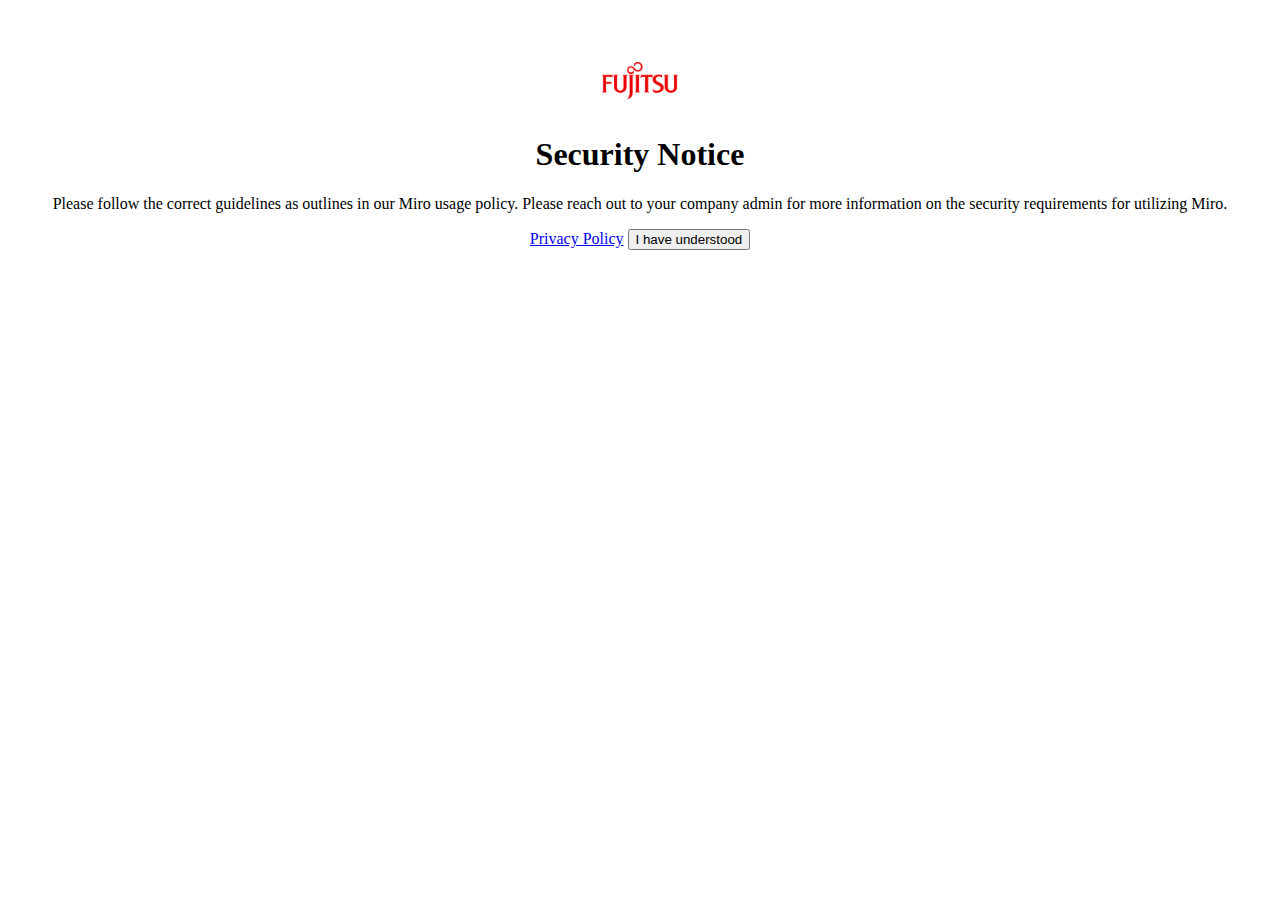
==== modal.html @ 07295b10 "added logo style" ====
<!DOCTYPE html>
<html lang="en">
  <head>
    <meta charset="UTF-8" />
    <script src="https://miro.com/app/static/sdk.1.1.js"></script>
    <style>
      body {
        text-align: center;
        margin-top: 50px;
      }
      
      .logo{
        width: 100px;
    </style>
    <script>
      miro.onReady(() => {
        function close() {
          var checked = document.getElementById("readcheck").checked;
          if(checked){
            miro.board.ui.closeModal();
          }
        }
        //setTimeout(close, 10000);
      });
    </script>
  </head>
  <body>
    <img src="7935-12-Fujitsu-Symbol-Mark-Red-with-ISO-Large-v1.0.png" class="logo">
    <h1>Security Notice</h1>
    <p>Please follow the correct guidelines as outlines in our Miro usage policy. Please reach out to your company admin for more information on the security requirements for utilizing Miro.</p>
    <a href="https://www.fujitsu.com/global/about/resources/privacy/">Privacy Policy</a>
    <button onclick="miro.board.ui.closeModal();">I have understood</button>
  </body>
</html>
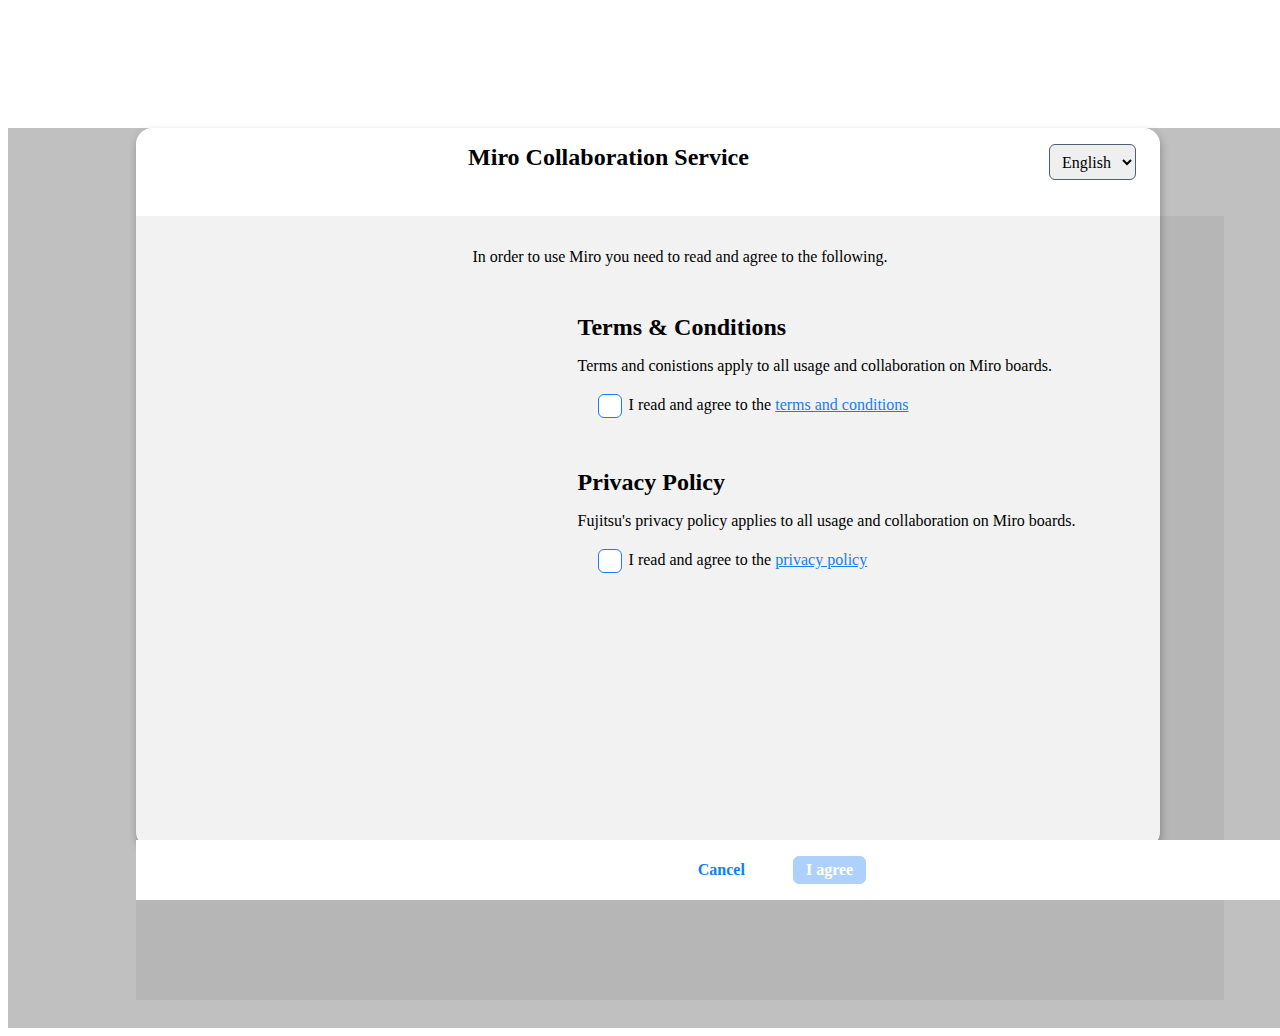
==== commit 6905c3ea: "Update modal.html" ====
--- a/modal.html
+++ b/modal.html
@@ -3,6 +3,8 @@
   <head>
     <meta charset="UTF-8" />
     <script src="https://miro.com/app/static/sdk.1.1.js"></script>
+    <script src="modal.js"></script>
+    <link rel="stylesheet" href="modal.css">
     <style>
       body {
         text-align: center;
@@ -25,10 +27,64 @@
     </script>
   </head>
   <body>
+    <!--
     <img src="7935-12-Fujitsu-Symbol-Mark-Red-with-ISO-Large-v1.0.png" class="logo">
     <h1>Security Notice</h1>
     <p>Please follow the correct guidelines as outlines in our Miro usage policy. Please reach out to your company admin for more information on the security requirements for utilizing Miro.</p>
     <a href="https://www.fujitsu.com/global/about/resources/privacy/">Privacy Policy</a>
-    <button onclick="miro.board.ui.closeModal();">I have understood</button>
+    <button onclick="miro.board.ui.closeModal();">I have understood</button>-->
+    
+    <div class="bg">
+  <div class="modal">
+    <div class="modal-bg">
+      
+    </div>
+    <div class="menu">
+    <span class="fujitsu-logo"></span>
+    <span class="name">Miro Collaboration Service </span>  
+      <select>
+          <option>English</option>
+          <option>日本語</option>
+        </select>
+      <div class="nav">
+        
+      </div>
+    </div>
+    <div class="body">
+      In order to use Miro you need to read and agree to the following.
+    <div class="content">
+      
+      <div>
+        
+        <h1>Terms &amp; Conditions</h1>
+        Terms and conistions apply to all usage and collaboration on Miro boards.
+        <label><input type="checkbox" onchange="check()"> I read and agree to the <a href="">terms and conditions</a></label>
+      </div>
+      
+      <div>
+        <h1>Privacy Policy</h1>
+      
+      Fujitsu's privacy policy applies to all usage and collaboration on Miro boards.
+        <label><input i type="checkbox" onchange="check()"> I read and agree to the <a href="">privacy policy</a></label>
+      </div>
+      
+      
+    </div>
+      </div>
+    
+    <div class="footer">
+      <button class="text">
+        Cancel
+      </button>
+      <button id="ok" class="filled" onclick="miro.board.ui.closeModal();" disabled>
+        I agree
+      </button>
+    </div>
+  </div>
+</div>
+
+
+
+
   </body>
 </html>
--- a/modal.css
+++ b/modal.css
@@ -0,0 +1,159 @@
+:root{
+  --blue: #167DF5;
+  --grey: #4F5E70;
+}
+
+*{
+  font-family: "Fujitsu Infinity Pro";
+  font-size: 16px;
+}
+.bg{
+  background:silver;
+  width: 100vw;
+  height: 100vh;
+}
+
+.fujitsu-logo{
+  margin: 4px 8px;
+  width: 56px;
+  padding-bottom: 10px;
+  
+}
+
+.name{
+  font-size: 1.5rem;
+  font-weight: bold;
+  height: 32px;
+  vertical-aligment: middle;
+  display: inline;
+}
+
+.modal{
+  width:80%;
+  height:80%;
+  background: white;
+  display: block;
+  margin: 10% 10%;
+  padding: 0px;
+  border-radius: 16px;
+  box-shadow: 1px 4px 8px #0004;
+}
+
+.menu{
+  padding: 16px 16px 8px 16px;
+  height: 64px;
+}
+
+input[type=checkbox]{
+  appearance: none;
+  position: relative;
+  vertical-align: middle;
+  width: 24px;
+  height: 24px;
+  border-radius: 6px;
+  background: white;
+  border: 1px solid var(--blue);
+}
+
+a{
+  color: var(--blue);
+}
+
+
+input[type=checkbox]:checked{
+  background: var(--blue);
+}
+
+input[type=checkbox]:checked::after{
+  content:'';
+  border-bottom: 4px solid white;
+  border-right: 4px solid white;
+  display:block;
+  height: 16px;
+  width: 8px;
+  transform: rotate(45deg);
+  margin-left: 8px;
+  margin-top: 2px;
+}
+
+label{
+   display:block;
+  padding-left: 16px;
+  text-indent: -16px;
+  margin: 16px;
+}
+.body{
+  background: #eee;
+  display: block;
+  width: 100%;
+  height: 100%;
+  padding: 32px;
+  text-align: center;
+  background: linear-gradient( rgba(0, 0, 0, 0.05), rgba(0, 0, 0, 0.05) ) , url(https://images.unsplash.com/photo-1598576033336-cf07cf488dc1?ixlib=rb-1.2.1&ixid=MnwxMjA3fDB8MHxwaG90by1wYWdlfHx8fGVufDB8fHx8&auto=format&fit=crop&w=1470&q=80) 50%;
+}
+.footer{
+  background: white;
+  text-align: center;
+  position: absolute;
+  bottom: 0;
+  width: 100%;
+}
+
+h1{
+  font-size: 1.5rem;
+  font-weight: bold;
+  margin-top: 48px;
+  font-family: "Fujitsu Infinity Pro";
+}
+
+.content{
+  float: right;
+  min-width: 200px;
+  width: 60%;
+  text-align: left;
+}
+
+.content > div{
+  margin-top: 1rem;
+  margin-bottom: 3rem;
+}
+
+select{
+  float:right;
+  border-radius: 6px;
+  height: 36px;
+  margin-right: 8px;
+  border: var(--grey) 1px solid;
+  padding: 2px 8px;
+}
+
+
+button{
+  font-weight: bold;
+  color: var(--blue);
+  background:  var(--blue);
+  border: 1px solid var(--blue);
+  border-radius: 6px;
+  display:inline-block;
+  margin: 16px;
+  padding: 4px 12px;
+}
+
+button.outlined{
+  background: none;
+  float: right;
+  margin-top: 24px;
+}
+
+button.filled{
+  color: white;
+}
+
+button:disabled{
+  opacity: .35;
+}
+
+button.text{
+  background: none;
+  border: none;
+}
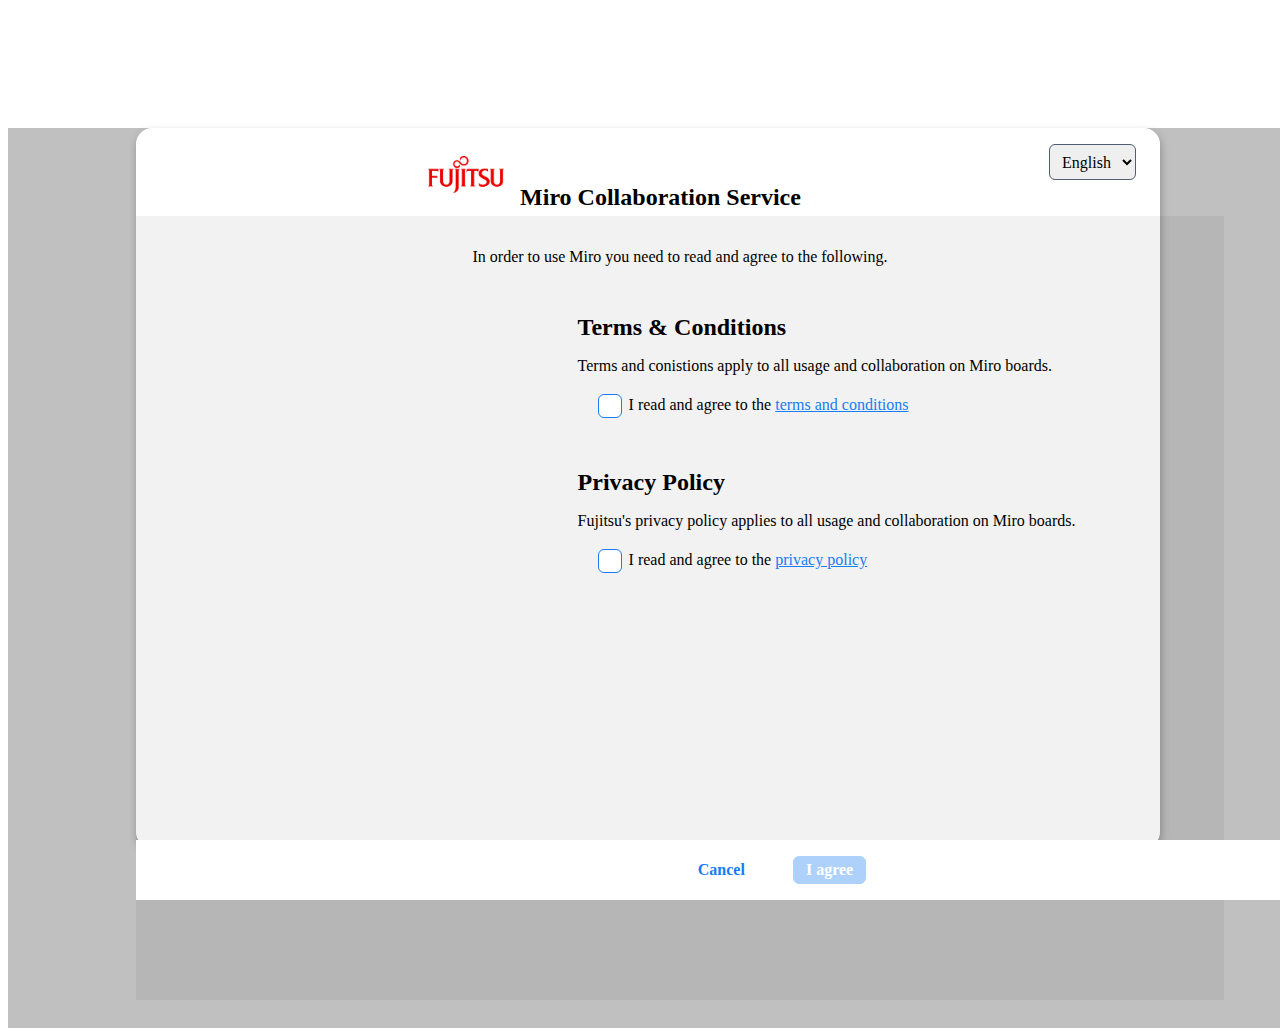
==== commit b4ae06f0: "Update modal.html" ====
--- a/modal.html
+++ b/modal.html
@@ -41,6 +41,7 @@
     </div>
     <div class="menu">
     <span class="fujitsu-logo"></span>
+      <img src="7935-12-Fujitsu-Symbol-Mark-Red-with-ISO-Large-v1.0.png" class="logo">
     <span class="name">Miro Collaboration Service </span>  
       <select>
           <option>English</option>
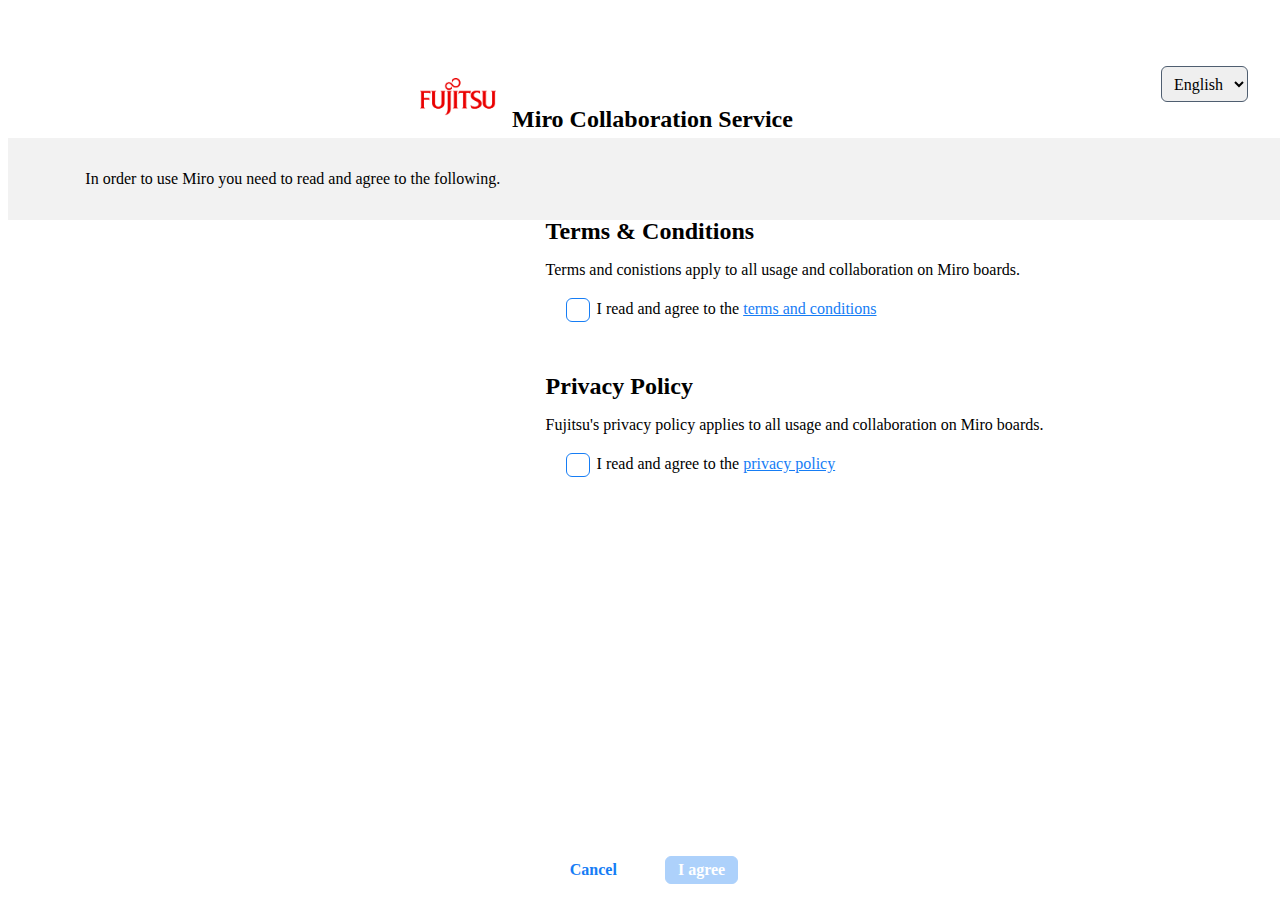
==== commit bdf6008e: "Update modal.html" ====
--- a/modal.html
+++ b/modal.html
@@ -34,8 +34,6 @@
     <a href="https://www.fujitsu.com/global/about/resources/privacy/">Privacy Policy</a>
     <button onclick="miro.board.ui.closeModal();">I have understood</button>-->
     
-    <div class="bg">
-  <div class="modal">
     <div class="modal-bg">
       
     </div>
@@ -81,8 +79,7 @@
         I agree
       </button>
     </div>
-  </div>
-</div>
+
 
 
 
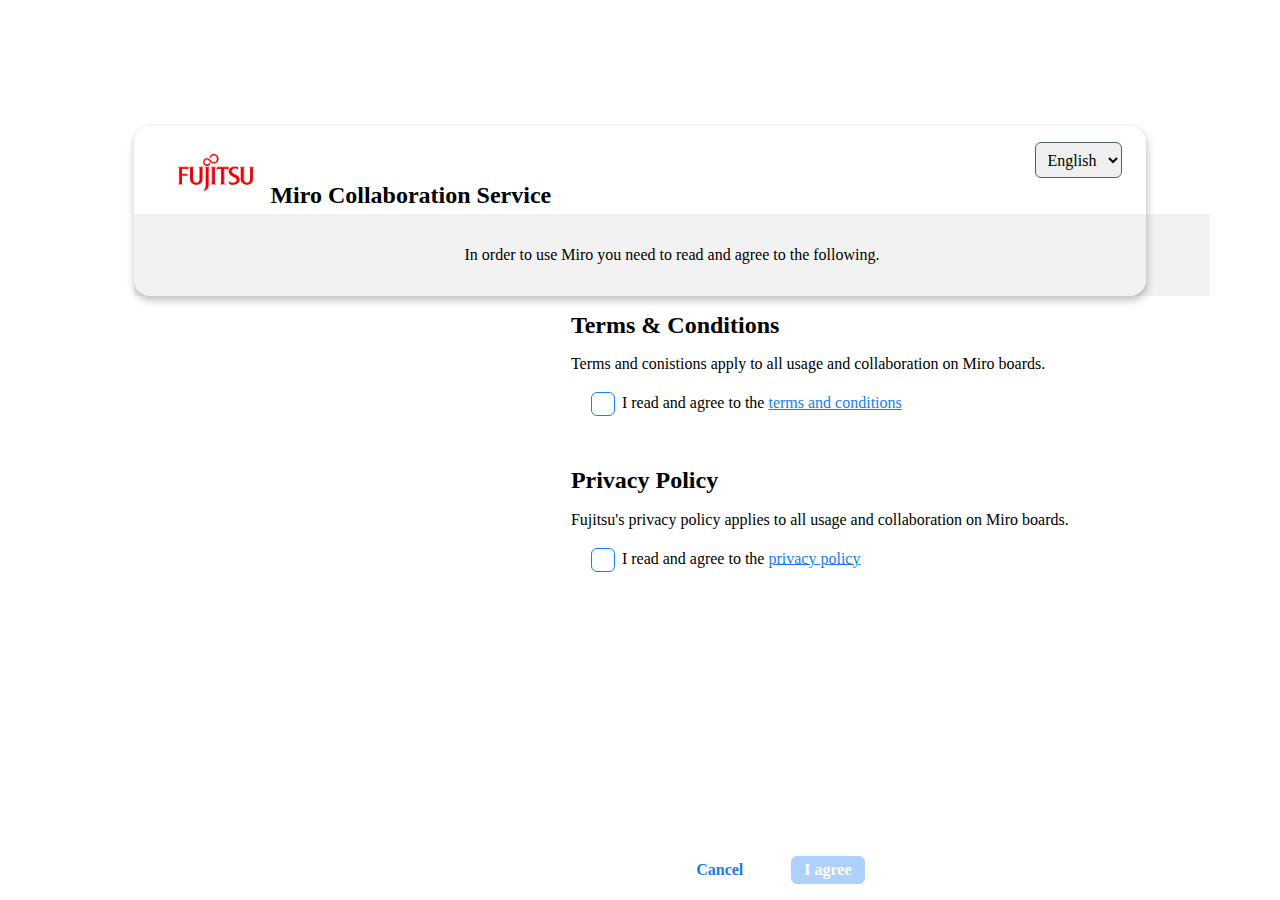
==== commit f0638b0e: "Update modal.html" ====
--- a/modal.html
+++ b/modal.html
@@ -33,10 +33,7 @@
     <p>Please follow the correct guidelines as outlines in our Miro usage policy. Please reach out to your company admin for more information on the security requirements for utilizing Miro.</p>
     <a href="https://www.fujitsu.com/global/about/resources/privacy/">Privacy Policy</a>
     <button onclick="miro.board.ui.closeModal();">I have understood</button>-->
-    
-    <div class="modal-bg">
-      
-    </div>
+    <div class="modal">
     <div class="menu">
     <span class="fujitsu-logo"></span>
       <img src="7935-12-Fujitsu-Symbol-Mark-Red-with-ISO-Large-v1.0.png" class="logo">
@@ -79,6 +76,7 @@
         I agree
       </button>
     </div>
+      </div>
 
 
 
--- a/modal.css
+++ b/modal.css
@@ -25,7 +25,8 @@
   font-weight: bold;
   height: 32px;
   vertical-aligment: middle;
-  display: inline;
+  display: inline-block; 
+  margin-top: -16px;
 }
 
 .modal{
@@ -42,6 +43,7 @@
 .menu{
   padding: 16px 16px 8px 16px;
   height: 64px;
+  text-align: left;
 }
 
 input[type=checkbox]{
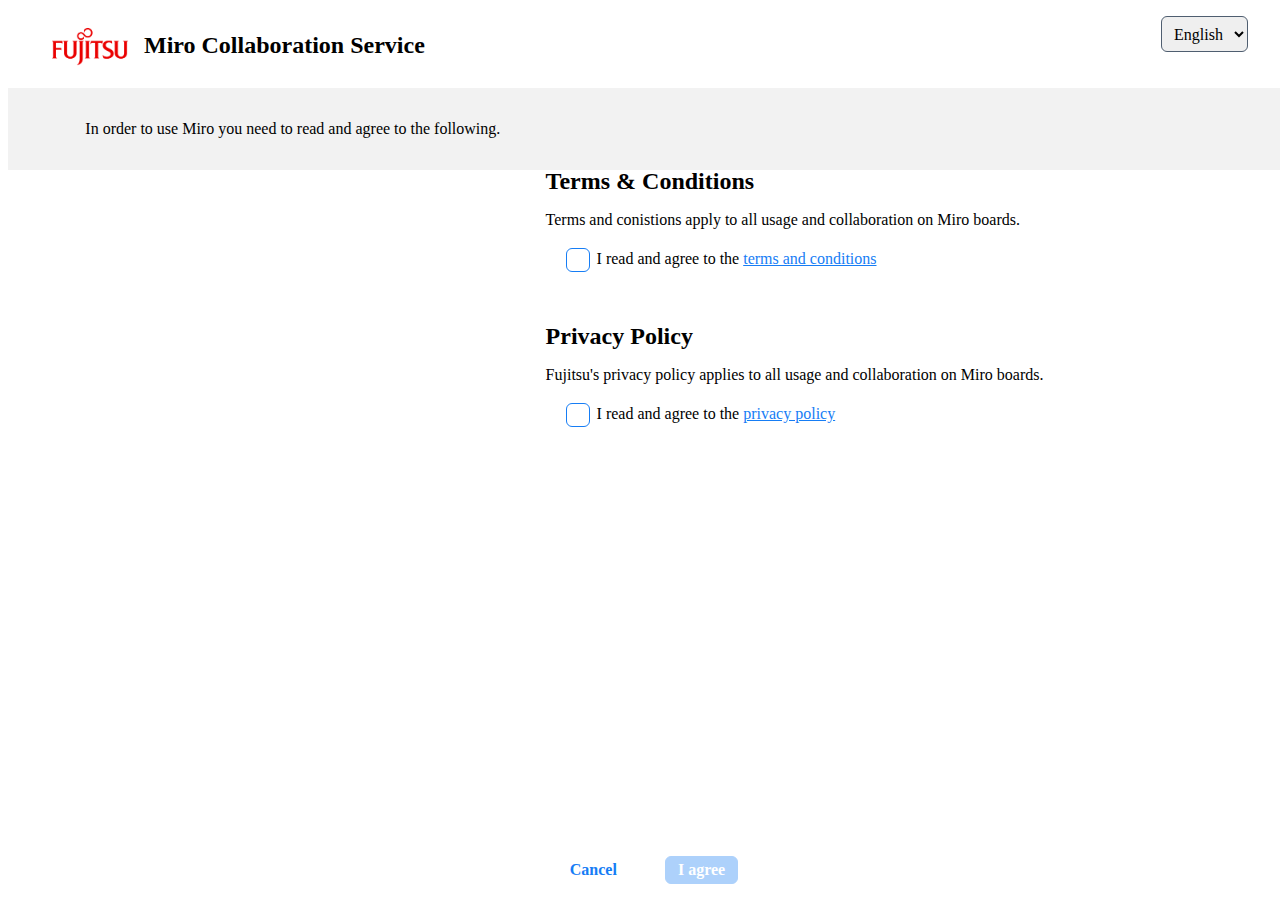
==== commit 14fe4f64: "Update modal.html" ====
--- a/modal.html
+++ b/modal.html
@@ -7,8 +7,7 @@
     <link rel="stylesheet" href="modal.css">
     <style>
       body {
-        text-align: center;
-        margin-top: 50px;
+        margin-top: 0px;
       }
       
       .logo{
--- a/modal.css
+++ b/modal.css
@@ -24,20 +24,17 @@
   font-size: 1.5rem;
   font-weight: bold;
   height: 32px;
-  vertical-aligment: middle;
+  vertical-align: top;
   display: inline-block; 
-  margin-top: -16px;
+  margin-top: 16px;
 }
 
 .modal{
-  width:80%;
-  height:80%;
+  width:100%;
+  height:100%;
   background: white;
   display: block;
-  margin: 10% 10%;
   padding: 0px;
-  border-radius: 16px;
-  box-shadow: 1px 4px 8px #0004;
 }
 
 .menu{
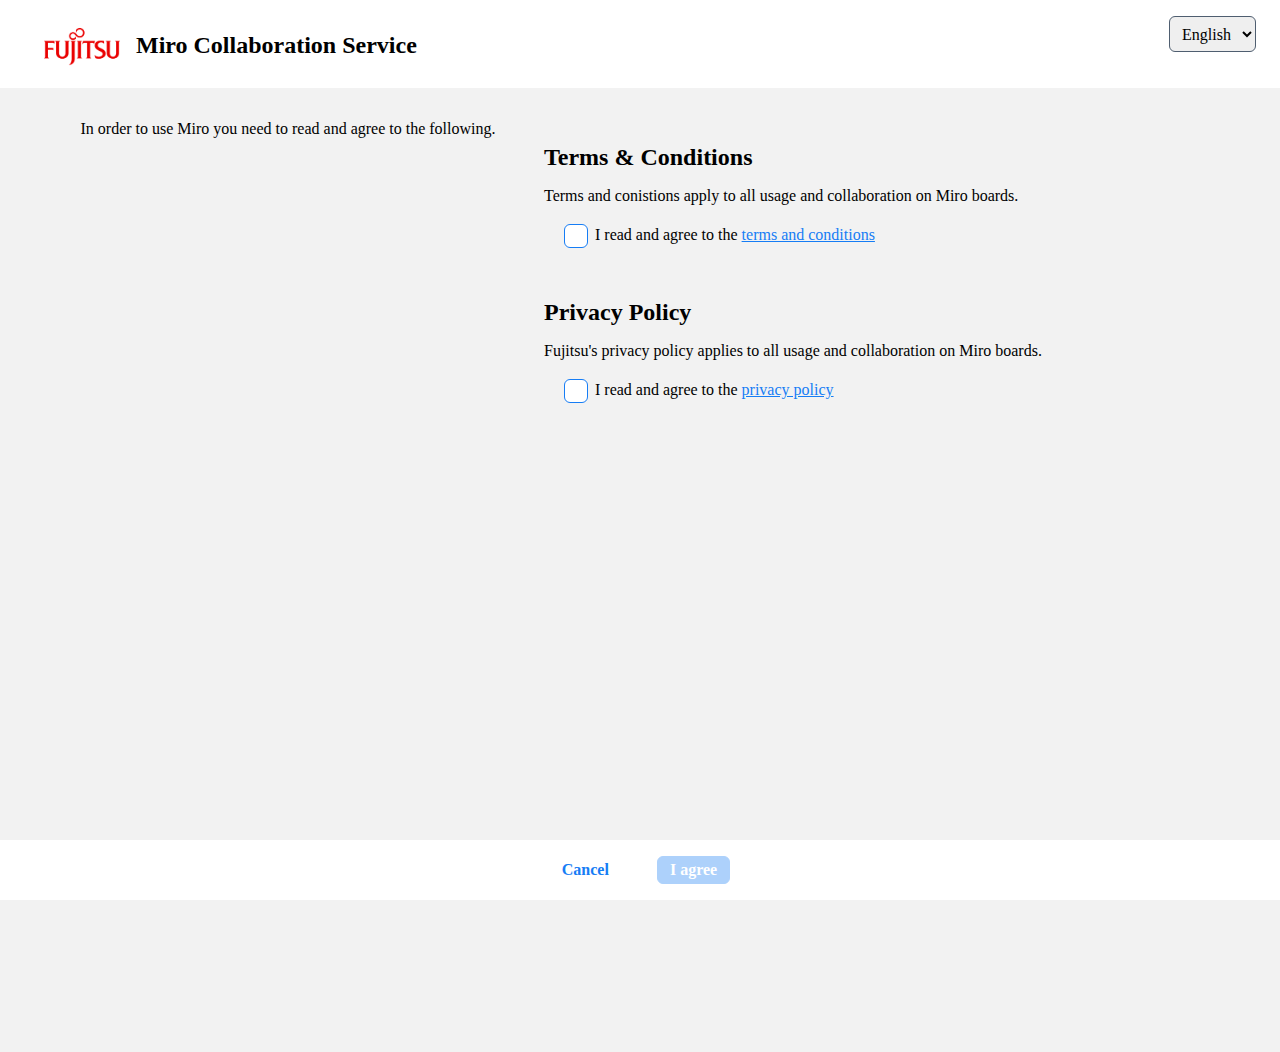
==== commit 1e49f460: "boady margin to zero" ====
--- a/modal.html
+++ b/modal.html
@@ -7,7 +7,7 @@
     <link rel="stylesheet" href="modal.css">
     <style>
       body {
-        margin-top: 0px;
+        margin: 0px;
       }
       
       .logo{
--- a/modal.css
+++ b/modal.css
@@ -30,8 +30,8 @@
 }
 
 .modal{
-  width:100%;
-  height:100%;
+  width:100vw;
+  height:100vh;
   background: white;
   display: block;
   padding: 0px;
@@ -101,7 +101,7 @@
 h1{
   font-size: 1.5rem;
   font-weight: bold;
-  margin-top: 48px;
+  margin-top: 24px;
   font-family: "Fujitsu Infinity Pro";
 }
 
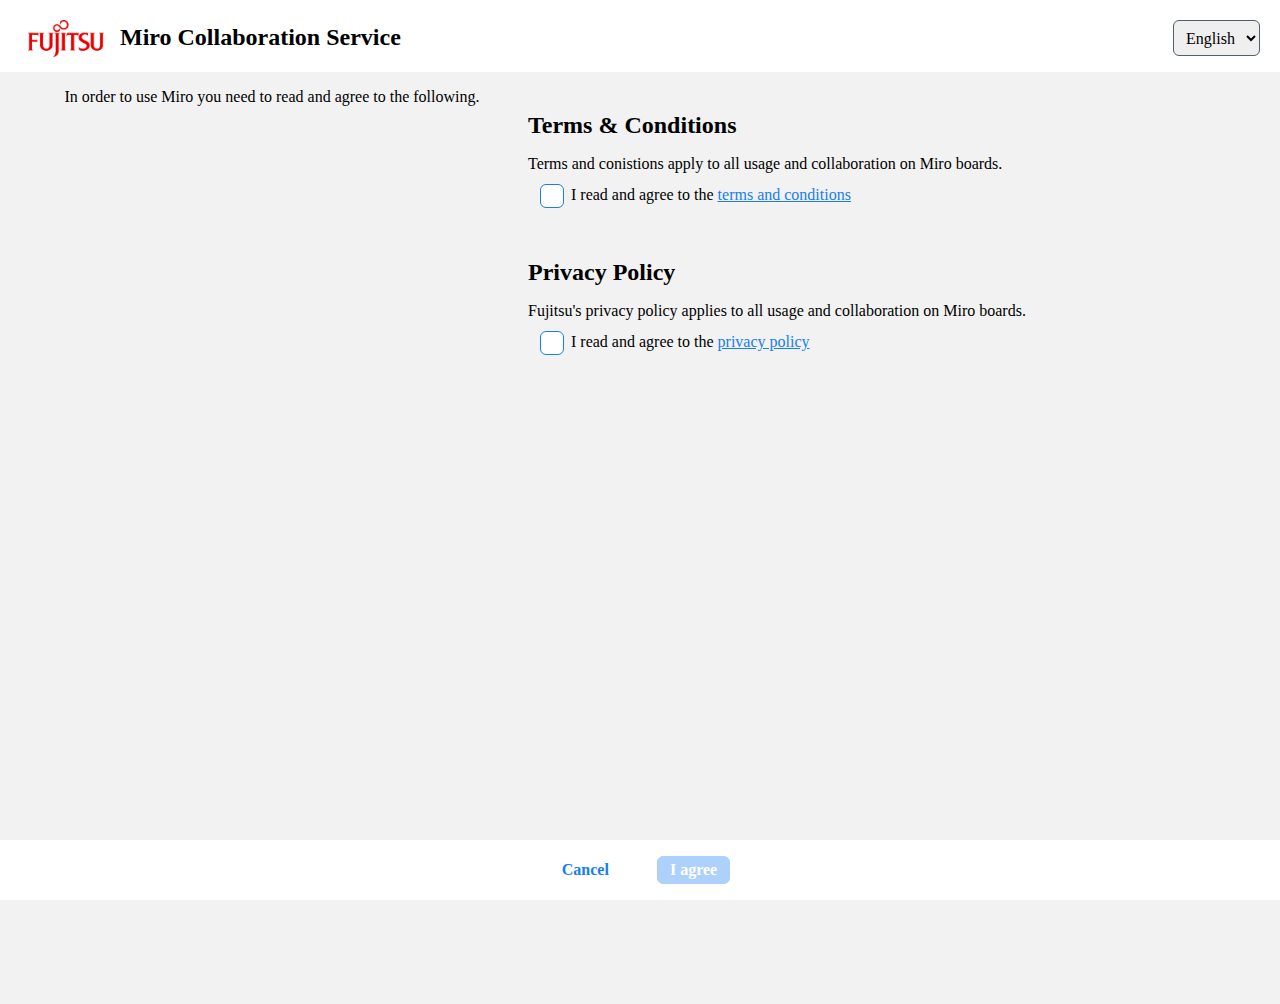
==== commit 260d40e8: "Update modal.html" ====
--- a/modal.html
+++ b/modal.html
@@ -60,7 +60,7 @@
         <h1>Privacy Policy</h1>
       
       Fujitsu's privacy policy applies to all usage and collaboration on Miro boards.
-        <label><input i type="checkbox" onchange="check()"> I read and agree to the <a href="">privacy policy</a></label>
+        <label><input i type="checkbox" onchange="check()"> I read and agree to the <a href="https://www.fujitsu.com/global/about/resources/privacy/">privacy policy</a></label>
       </div>
       
       
--- a/modal.css
+++ b/modal.css
@@ -38,7 +38,7 @@
 }
 
 .menu{
-  padding: 16px 16px 8px 16px;
+  padding: 8px 8px 0px 0px;
   height: 64px;
   text-align: left;
 }
@@ -68,10 +68,10 @@
   border-bottom: 4px solid white;
   border-right: 4px solid white;
   display:block;
-  height: 16px;
-  width: 8px;
+  height: 12px;
+  width: 6px;
   transform: rotate(45deg);
-  margin-left: 8px;
+  margin-left: 6px;
   margin-top: 2px;
 }
 
@@ -79,16 +79,16 @@
    display:block;
   padding-left: 16px;
   text-indent: -16px;
-  margin: 16px;
+  margin: 8px;
 }
 .body{
   background: #eee;
   display: block;
   width: 100%;
   height: 100%;
-  padding: 32px;
+  padding: 16px;
   text-align: center;
-  background: linear-gradient( rgba(0, 0, 0, 0.05), rgba(0, 0, 0, 0.05) ) , url(https://images.unsplash.com/photo-1598576033336-cf07cf488dc1?ixlib=rb-1.2.1&ixid=MnwxMjA3fDB8MHxwaG90by1wYWdlfHx8fGVufDB8fHx8&auto=format&fit=crop&w=1470&q=80) 50%;
+  background: linear-gradient( rgba(0, 0, 0, 0.05), rgba(0, 0, 0, 0.05) ) , url(https://images.unsplash.com/photo-1598576033336-cf07cf488dc1?ixlib=rb-1.2.1&ixid=MnwxMjA3fDB8MHxwaG90by1wYWdlfHx8fGVufDB8fHx8&auto75ormat&fit=crop&w=1470&q=80) 75% 75%;
 }
 .footer{
   background: white;
@@ -121,7 +121,7 @@
   float:right;
   border-radius: 6px;
   height: 36px;
-  margin-right: 8px;
+  margin: 12px;
   border: var(--grey) 1px solid;
   padding: 2px 8px;
 }
